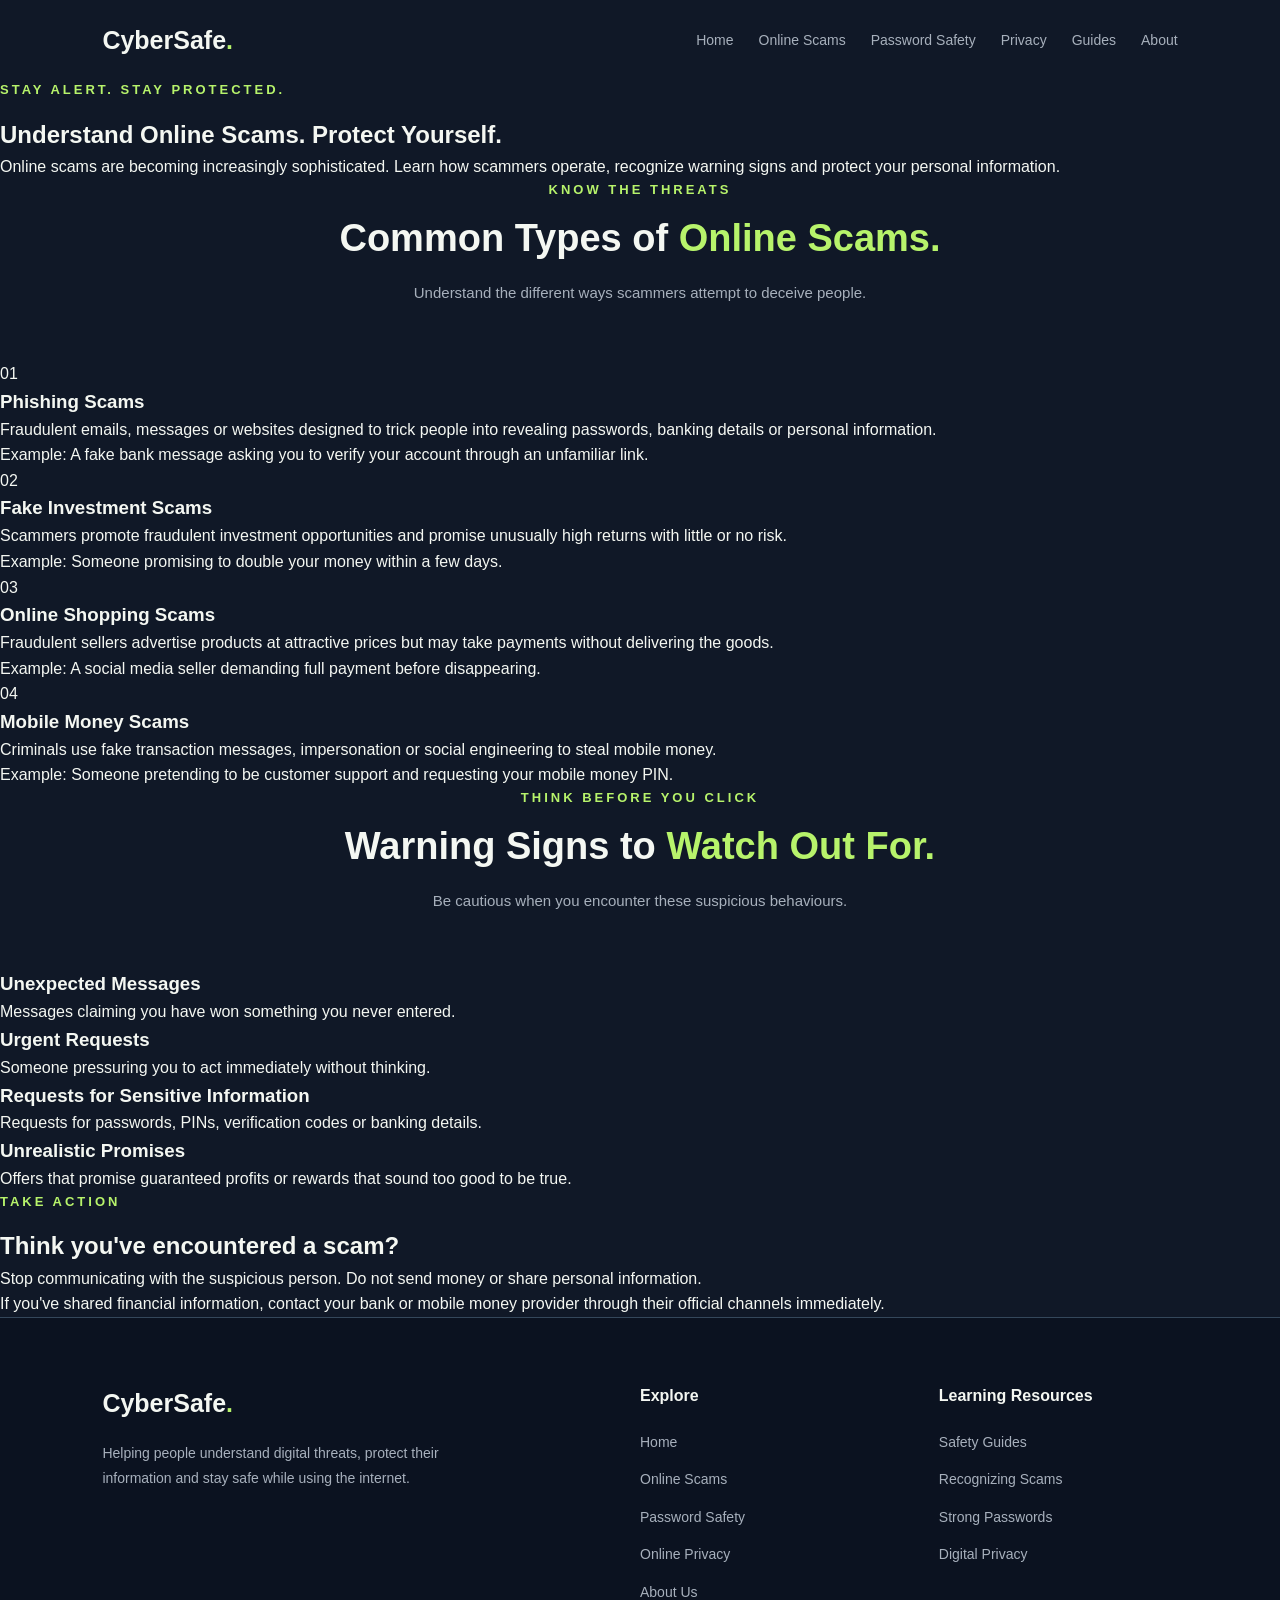
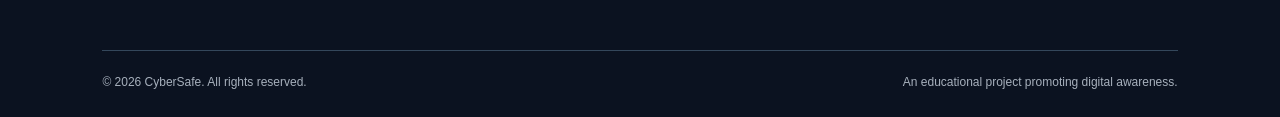
==== scams.html @ 377163df "Add the navigation and web footer, reuse from the homepage" ====
<!DOCTYPE html>
<html lang="en">

<head>

    <meta charset="UTF-8">

    <meta name="viewport" content="width=device-width, initial-scale=1.0">

    <meta name="description" content="Learn about online scams, how to recognize fraudulent activities and how to protect yourself online.">

    <title>Online Scams | CyberSafe</title>

    <!-- Connect the existing CSS file -->
    <link rel="stylesheet" href="css/style.css">

</head>

<body>

    <!-- =================================
         NAVIGATION BAR
    ================================== -->

    <header>
      <nav>
        <a href="index.html" class="logo"> CyberSafe<span>.</span> </a>
        <!-- Here the navigation bar is created with a list of links to different pages of the website.
  Each list item contains an anchor tag that links to a specific page, allowing users to easily navigate through the website. -->
        <ul>
          <li><a href="index.html">Home</a></li>
          <li><a href="scams.html">Online Scams</a></li>
          <li><a href="passwords.html">Password Safety</a></li>
          <li><a href="privacy.html">Privacy</a></li>
          <li><a href="guides.html">Guides</a></li>
          <li><a href="about.html">About</a></li>
        </ul>
      </nav>
    </header>


    <main>

        <!-- =================================
             PAGE INTRODUCTION
        ================================== -->

        <section class="scams-hero">

            <p class="section-label">
                STAY ALERT. STAY PROTECTED.
            </p>

            <h1>
                Understand Online Scams.
                <span>Protect Yourself.</span>
            </h1>

            <p>
                Online scams are becoming increasingly
                sophisticated. Learn how scammers operate,
                recognize warning signs and protect
                your personal information.
            </p>

        </section>


        <!-- =================================
             TYPES OF ONLINE SCAMS
        ================================== -->

        <section class="scam-types">

            <div class="section-heading">

                <p class="section-label">KNOW THE THREATS</p>

                <h2>
                    Common Types of
                    <span>Online Scams.</span>
                </h2>

                <p>
                    Understand the different ways
                    scammers attempt to deceive people.
                </p>

            </div>


            <div class="scam-grid">

                <!-- Scam 1 -->

                <article class="scam-card">

                    <span class="scam-number">01</span>

                    <h3>Phishing Scams</h3>

                    <p>
                        Fraudulent emails, messages or websites
                        designed to trick people into revealing
                        passwords, banking details or personal
                        information.
                    </p>

                    <p class="scam-example">
                        Example: A fake bank message asking
                        you to verify your account through
                        an unfamiliar link.
                    </p>

                </article>


                <!-- Scam 2 -->

                <article class="scam-card">

                    <span class="scam-number">02</span>

                    <h3>Fake Investment Scams</h3>

                    <p>
                        Scammers promote fraudulent investment
                        opportunities and promise unusually
                        high returns with little or no risk.
                    </p>

                    <p class="scam-example">
                        Example: Someone promising to double
                        your money within a few days.
                    </p>

                </article>


                <!-- Scam 3 -->

                <article class="scam-card">

                    <span class="scam-number">03</span>

                    <h3>Online Shopping Scams</h3>

                    <p>
                        Fraudulent sellers advertise products
                        at attractive prices but may take
                        payments without delivering the goods.
                    </p>

                    <p class="scam-example">
                        Example: A social media seller
                        demanding full payment before
                        disappearing.
                    </p>

                </article>


                <!-- Scam 4 -->

                <article class="scam-card">

                    <span class="scam-number">04</span>

                    <h3>Mobile Money Scams</h3>

                    <p>
                        Criminals use fake transaction messages,
                        impersonation or social engineering
                        to steal mobile money.
                    </p>

                    <p class="scam-example">
                        Example: Someone pretending to be
                        customer support and requesting
                        your mobile money PIN.
                    </p>

                </article>


            </div>

        </section>


        <!-- =================================
             WARNING SIGNS
        ================================== -->

        <section class="scam-warning">

            <div class="section-heading">

                <p class="section-label">THINK BEFORE YOU CLICK</p>

                <h2>
                    Warning Signs to
                    <span>Watch Out For.</span>
                </h2>

                <p>
                    Be cautious when you encounter
                    these suspicious behaviours.
                </p>

            </div>


            <div class="warning-list">

                <div class="warning-item">
                    <h3>Unexpected Messages</h3>
                    <p>
                        Messages claiming you have won
                        something you never entered.
                    </p>
                </div>

                <div class="warning-item">
                    <h3>Urgent Requests</h3>
                    <p>
                        Someone pressuring you to act
                        immediately without thinking.
                    </p>
                </div>

                <div class="warning-item">
                    <h3>Requests for Sensitive Information</h3>
                    <p>
                        Requests for passwords, PINs,
                        verification codes or banking details.
                    </p>
                </div>

                <div class="warning-item">
                    <h3>Unrealistic Promises</h3>
                    <p>
                        Offers that promise guaranteed profits
                        or rewards that sound too good to be true.
                    </p>
                </div>

            </div>

        </section>


        <!-- =================================
             WHAT TO DO
        ================================== -->

        <section class="scam-action">

            <p class="section-label">TAKE ACTION</p>

            <h2>
                Think you've encountered
                <span>a scam?</span>
            </h2>

            <p>
                Stop communicating with the suspicious
                person. Do not send money or share
                personal information.
            </p>

            <p>
                If you've shared financial information,
                contact your bank or mobile money provider
                through their official channels immediately.
            </p>

        </section>

    </main>


    <!-- =================================
         WEBSITE FOOTER
    ================================== -->


    <!--  WEBSITE FOOTER -->

    <footer class="footer">
      <div class="footer-container">
        <!-- Column 1: About CyberSafe -->
        <div class="footer-about">
          <a href="index.html" class="footer-logo"> CyberSafe<span>.</span> </a>

          <p>
            Helping people understand digital threats, protect their information
            and stay safe while using the internet.
          </p>
        </div>

        <!-- Column 2: Website navigation -->
        <div class="footer-links">
          <h3>Explore</h3>

          <ul>
            <li><a href="index.html">Home</a></li>
            <li><a href="scams.html">Online Scams</a></li>
            <li><a href="passwords.html">Password Safety</a></li>
            <li><a href="privacy.html">Online Privacy</a></li>
            <li><a href="about.html">About Us</a></li>
          </ul>
        </div>

        <!-- Column 3: Learning resources -->
        <div class="footer-links">
          <h3>Learning Resources</h3>

          <ul>
            <li><a href="guides.html">Safety Guides</a></li>
            <li><a href="scams.html">Recognizing Scams</a></li>
            <li><a href="passwords.html">Strong Passwords</a></li>
            <li><a href="privacy.html">Digital Privacy</a></li>
          </ul>
        </div>
      </div>

      <!-- Footer bottom -->
      <div class="footer-bottom">
        <p>&copy; 2026 CyberSafe. All rights reserved.</p>

        <p>An educational project promoting digital awareness.</p>
      </div>
    </footer>

</body>

</html>
---- css/style.css ----
/* =================================
   1. CSS RESET
================================= */

/* Select every element on the page */
* {
    margin: 0;
    padding: 0;
    box-sizing: border-box;
}

/* =================================
   2. ROOT VARIABLES
================================= */

:root {
    --background: #101827;
    --surface: #182638;
    --primary: #B7F36B;
    --text: #F4F7F2;
    --secondary-text: #A7B0BC;
}

/* =================================
   3. GENERAL PAGE STYLING
================================= */

body {
    background-color: var(--background);
    color: var(--text);
    font-family: Arial, sans-serif;
    line-height: 1.6;
}

/* =================================
   4. NAVIGATION BAR
================================= */

header {
    width: 100%;
    padding: 20px 8%;
}

nav {
    display: flex;
    justify-content: space-between;
    align-items: center;
}

/* Website logo */

.logo {
    color: var(--text);
    text-decoration: none;
    font-size: 25px;
    font-weight: bold;
}

.logo span {
    color: var(--primary);
}

/* Navigation links */

nav ul {
    display: flex;
    list-style: none;
    gap: 25px;
}

nav ul li a {
    color: var(--secondary-text);
    text-decoration: none;
    font-size: 14px;
    transition: color 0.3s ease;
}

/* Hover effect */

nav ul li a:hover {
    color: var(--primary);
}


/* =================================
   5. HERO SECTION
================================= */

.hero {
    min-height: 80vh;

    display: grid;

    grid-template-columns: 2fr 1fr;

    align-items: center;

    gap: 50px;

    padding: 80px 8%;

    overflow: hidden;

    position: relative;
}

/* =================================
   6. HERO TEXT CONTENT
================================= */

.hero-content {
    max-width: 600px;
}

/* Small introductory label */

.hero-label {
    color: var(--primary);

    font-size: 13px;

    font-weight: bold;

    letter-spacing: 3px;

    margin-bottom: 25px;
}

/* Main heading */

.hero-content h1 {
    font-size: clamp(42px, 5vw, 75px);

    line-height: 1.1;

    margin-bottom: 25px;
}

/* Highlighted heading text */

.hero-content h1 span {
    color: var(--primary);
}

/* Description */

.hero-description {
    color: var(--secondary-text);

    font-size: 16px;

    line-height: 1.8;

    max-width: 500px;

    margin-bottom: 30px;
}

/* =================================
   7. HERO BUTTONS
================================= */

.hero-buttons {
    display: flex;

    align-items: center;

    gap: 15px;

    flex-wrap: wrap;
}

/* Primary button */

.btn-primary {
    display: inline-block;

    background-color: var(--primary);

    color: var(--background);

    text-decoration: none;

    padding: 14px 24px;

    border-radius: 6px;

    font-weight: bold;

    transition: 0.3s ease;
}

.btn-primary:hover {
    transform: translateY(-6px);

    box-shadow: 0 8px 20px rgba(183, 243, 107, 0.2);
}

/* Secondary button */

.btn-secondary {
    display: inline-block;

    color: var(--text);

    border: 1px solid #526174;

    text-decoration: none;

    padding: 14px 24px;

    border-radius: 6px;

    transition: 0.3s ease;
}

.btn-secondary:hover {
    border-color: var(--primary);

    color: var(--primary);
}

/* Small note */

.hero-note {
    color: var(--secondary-text);

    font-size: 13px;

    margin-top: 25px;
}


/* =================================
   8. HERO VISUAL
================================= */

.hero-visual {
    display: flex;

    justify-content: center;

    align-items: center;

    min-height: 400px;

    position: relative;
}

/* Main visual card */

.shield-card {
    width: 100%;

    max-width: 380px;

    min-height: 330px;

    background: linear-gradient(
        145deg,
        #1c3044,
        #142131
    );

    border: 1px solid #34475b;

    border-radius: 25px;

    display: flex;

    flex-direction: column;

    justify-content: center;

    align-items: center;

    text-align: center;

    padding: 35px;

    box-shadow: 0 20px 60px rgba(0, 0, 0, 0.3);
}

/* Shield icon */

.shield-icon {
    width: 110px;

    height: 110px;

    background-color: rgba(183, 243, 107, 0.1);

    border: 1px solid rgba(183, 243, 107, 0.3);

    border-radius: 50%;

    display: flex;

    justify-content: center;

    align-items: center;

    font-size: 55px;

    margin-bottom: 25px;
}

/* Card heading */

.shield-card h3 {
    font-size: 23px;

    margin-bottom: 10px;
}

/* Card description */

.shield-card p {
    color: var(--secondary-text);

    margin-bottom: 25px;
}

/* Security status */

.security-status {
    background-color: rgba(183, 243, 107, 0.08);

    color: var(--primary);

    padding: 10px 15px;

    border-radius: 30px;

    font-size: 12px;
}

/* Small status indicator */

.security-status span {
    display: inline-block;

    width: 8px;

    height: 8px;

    background-color: var(--primary);

    border-radius: 50%;

    margin-right: 7px;
}

/* =================================
   9. MOBILE RESPONSIVENESS
================================= */

@media (max-width: 900px) {

    .hero {
        grid-template-columns: 1fr;

        text-align: center;

        padding-top: 60px;
    }

    .hero-content {
        margin: auto;
    }

    .hero-description {
        margin-left: auto;
        margin-right: auto;
    }

    .hero-buttons {
        justify-content: center;
    }

    .hero-visual {
        min-height: 350px;
    }

}

@media (max-width: 600px) {

    header {
        padding: 20px 5%;
    }

    nav {
        flex-direction: column;

        gap: 20px;
    }

    nav ul {
        justify-content: center;

        flex-wrap: wrap;

        gap: 15px;
    }

    .hero {
        padding: 50px 5%;
    }

    .hero-content h1 {
        font-size: 42px;
    }

    .shield-card {
        min-height: 280px;
    }

}


/* =================================
   10. COMMON THREATS SECTION
================================= */

.threats {
    padding: 100px 8%;

    background-color: #131F30;
}

/* Section heading */

.section-heading {
    text-align: center;

    max-width: 650px;

    margin: 0 auto 55px;
}

/* Small label */

.section-label {
    color: var(--primary);

    font-size: 13px;

    font-weight: bold;

    letter-spacing: 3px;

    margin-bottom: 15px;
}

/* Main heading */

.section-heading h2 {
    font-size: 38px;

    line-height: 1.2;

    margin-bottom: 18px;
}

/* Highlighted heading */

.section-heading h2 span {
    color: var(--primary);
}

/* Description */

.section-heading > p:last-child {
    color: var(--secondary-text);

    font-size: 15px;

    line-height: 1.8;
}


/* =================================
   11. THREAT CARDS GRID
================================= */

.threat-grid {

    display: grid;

    grid-template-columns: repeat(2, 1fr);

    gap: 25px;

}

/* Individual card */

.threat-card {

    background-color: #203449;

    border: 1px solid #34475B;

    border-radius: 12px;

    padding: 30px;

    position: relative;

    transition: 0.3s ease;

}

/* Card hover effect */

.threat-card:hover {

    transform: translateY(-10px);

    border-color: var(--primary);

}

/* Card number */

.threat-number {

    color: #66758A;

    font-size: 13px;

    font-weight: bold;

    margin-bottom: 20px;

}

/* Card icon */

.threat-icon {

    width: 55px;

    height: 55px;

    background-color: rgba(183, 243, 107, 0.1);

    border-radius: 10px;

    display: flex;

    justify-content: center;

    align-items: center;

    font-size: 26px;

    margin-bottom: 22px;

}

/* Card heading */

.threat-card h3 {

    font-size: 21px;

    margin-bottom: 12px;

}

/* Card description */

.threat-card p {

    color: var(--secondary-text);

    font-size: 14px;

    line-height: 1.8;

    margin-bottom: 22px;

}

/* Card link */

.threat-card a {

    color: var(--primary);

    text-decoration: none;

    font-size: 14px;

    font-weight: bold;

}

/* Card link hover */

.threat-card a:hover {

    text-decoration: underline;

}


/* =================================
   12. THREATS MOBILE RESPONSIVENESS
================================= */

@media (max-width: 600px) {

    .threats {

        padding: 70px 5%;

    }

    .section-heading h2 {

        font-size: 30px;

    }

    .threat-grid {

        grid-template-columns: 1fr;

    }

    .threat-card {

        padding: 25px;

    }

}


/* =================================
   13. SAFETY TIPS SECTION
================================= */

.safety-tips {
    padding: 100px 8%;

    background-color: var(--background);
}

/* Tips container */

.tips-container {
    max-width: 950px;

    margin: auto;

    display: flex;

    flex-direction: column;

    gap: 18px;
}

/* Individual tip */

.tip-item {
    display: flex;

    align-items: center;

    gap: 25px;

    background-color: var(--surface);

    border: 1px solid #34475B;

    border-radius: 12px;

    padding: 25px 30px;

    transition: 0.3s ease;
}

/* Hover effect */

.tip-item:hover {
    border-color: var(--primary);

    transform: translateX(5px);
}

/* Number */

.tip-number {
    color: var(--primary);

    font-size: 22px;

    font-weight: bold;
}

/* Tip content */

.tip-content {
    flex: 1;
}

.tip-content h3 {
    font-size: 18px;

    margin-bottom: 7px;
}

.tip-content p {
    color: var(--secondary-text);

    font-size: 14px;

    line-height: 1.7;
}

/* Tip category */

.tip-tag {
    color: var(--primary);

    font-size: 10px;

    letter-spacing: 1px;

    font-weight: bold;

    white-space: nowrap;
}

/* Mobile layout */

@media (max-width: 600px) {

    .safety-tips {
        padding: 70px 5%;
    }

    .tip-item {
        align-items: flex-start;

        flex-direction: column;

        gap: 12px;

        padding: 22px;
    }

    .tip-tag {
        white-space: normal;
    }

}


/* =================================
   14. EDUCATIONAL GUIDES SECTION
================================= */

.educational-guides {
    padding: 100px 8%;

    background-color: #131F30;
}

/* Guides grid */

.guides-grid {

    display: grid;

    grid-template-columns: repeat(3, 1fr);

    gap: 25px;

}

/* Individual guide card */

.guide-card {

    background-color: var(--surface);

    border: 1px solid #34475B;

    border-radius: 12px;

    padding: 28px;

    display: flex;

    flex-direction: column;

    min-height: 400px;

    transition: 0.3s ease;

}

/* Card hover */

.guide-card:hover {

    transform: translateY(-8px);

    border-color: var(--primary);

}

/* Top area */

.guide-top {

    display: flex;

    justify-content: space-between;

    align-items: center;

    margin-bottom: 35px;

}

/* Category */

.guide-category {

    color: var(--primary);

    font-size: 11px;

    font-weight: bold;

    letter-spacing: 1px;

}

/* Icon */

.guide-icon {

    font-size: 28px;

}

/* Guide title */

.guide-card h3 {

    font-size: 20px;

    line-height: 1.4;

    margin-bottom: 15px;

}

/* Description */

.guide-card p {

    color: var(--secondary-text);

    font-size: 14px;

    line-height: 1.8;

    margin-bottom: 25px;

}

/* Bottom area */

.guide-bottom {

    display: flex;

    justify-content: space-between;

    align-items: center;

    gap: 10px;

    margin-top: auto;

}

/* Reading time */

.guide-bottom span {

    color: var(--secondary-text);

    font-size: 12px;

}

/* Read guide link */

.guide-bottom a {

    color: var(--primary);

    text-decoration: none;

    font-size: 13px;

    font-weight: bold;

}

.guide-bottom a:hover {

    text-decoration: underline;

}


/* =================================
   15. GUIDES RESPONSIVENESS
================================= */

/* Tablet screens */

@media (max-width: 900px) {

    .guides-grid {

        grid-template-columns: repeat(2, 1fr);

    }

}

/* Mobile screens */

@media (max-width: 600px) {

    .educational-guides {

        padding: 70px 5%;

    }

    .guides-grid {

        grid-template-columns: 1fr;

    }

    .guide-card {

        min-height: 300px;

    }

}


/* =================================
   16. WEBSITE FOOTER
================================= */

.footer {

    background-color: #0B1220;

    padding: 65px 8% 25px;

    border-top: 1px solid #34475B;

}

/* Main footer layout */

.footer-container {

    display: grid;

    grid-template-columns: 2fr 1fr 1fr;

    gap: 60px;

    padding-bottom: 45px;

}

/* Footer logo */

.footer-logo {

    color: var(--text);

    font-size: 25px;

    font-weight: bold;

    text-decoration: none;

}

.footer-logo span {

    color: var(--primary);

}

/* About description */

.footer-about p {

    color: var(--secondary-text);

    font-size: 14px;

    line-height: 1.8;

    max-width: 350px;

    margin-top: 18px;

}

/* Footer headings */

.footer-links h3 {

    color: var(--text);

    font-size: 16px;

    margin-bottom: 20px;

}

/* Footer lists */

.footer-links ul {

    list-style: none;

    display: flex;

    flex-direction: column;

    gap: 12px;

}

/* Footer links */

.footer-links ul li a {

    color: var(--secondary-text);

    text-decoration: none;

    font-size: 14px;

    transition: 0.3s ease;

}

/* Footer hover */

.footer-links ul li a:hover {

    color: var(--primary);

}

/* Footer bottom */

.footer-bottom {

    border-top: 1px solid #34475B;

    padding-top: 22px;

    display: flex;

    justify-content: space-between;

    align-items: center;

    gap: 15px;

    flex-wrap: wrap;

}

.footer-bottom p {

    color: var(--secondary-text);

    font-size: 12px;

}


/* =================================
   17. FOOTER RESPONSIVENESS
================================= */

@media (max-width: 768px) {

    .footer-container {

        grid-template-columns: 1fr 1fr;

        gap: 35px;

    }

    .footer-about {

        grid-column: 1 / -1;

    }

}

@media (max-width: 500px) {

    .footer {

        padding: 50px 5% 20px;

    }

    .footer-container {

        grid-template-columns: 1fr;

        gap: 30px;

    }

    .footer-about {

        grid-column: auto;

    }

    .footer-bottom {

        align-items: flex-start;

        flex-direction: column;

    }

}
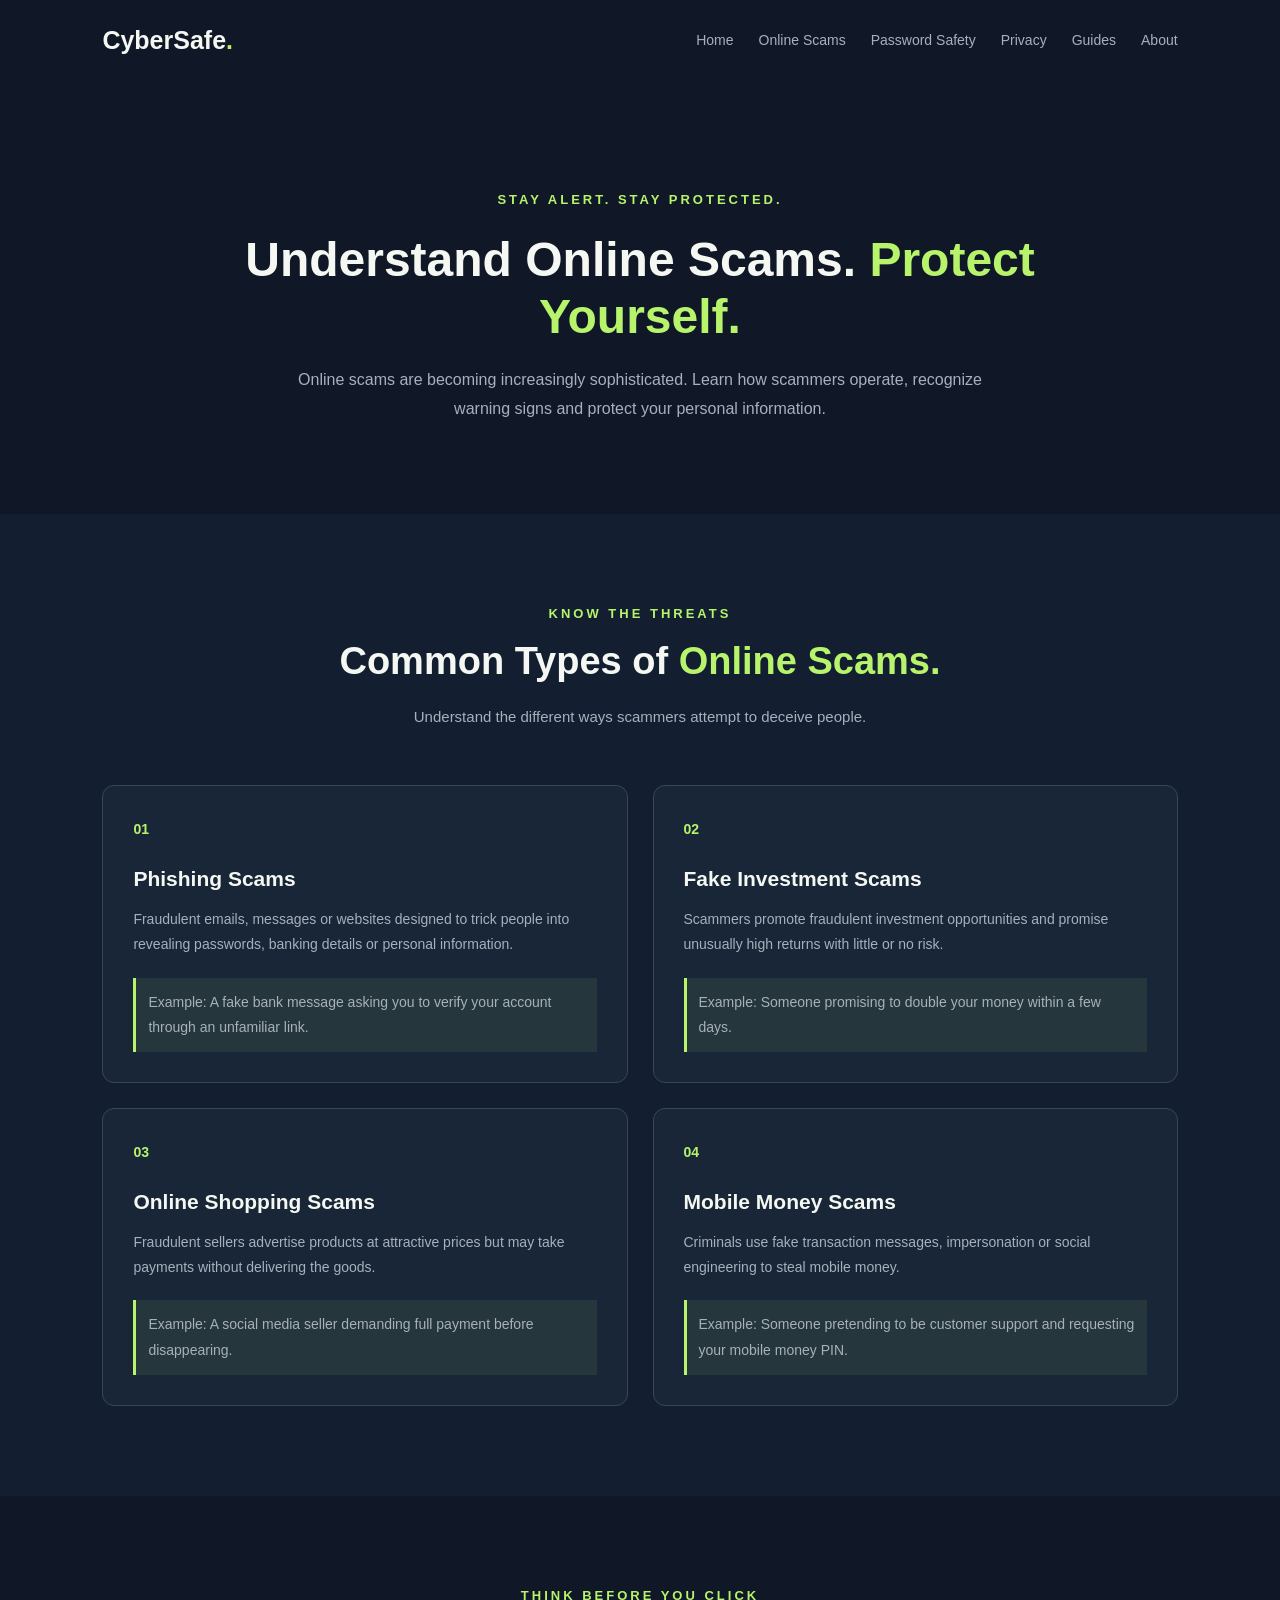
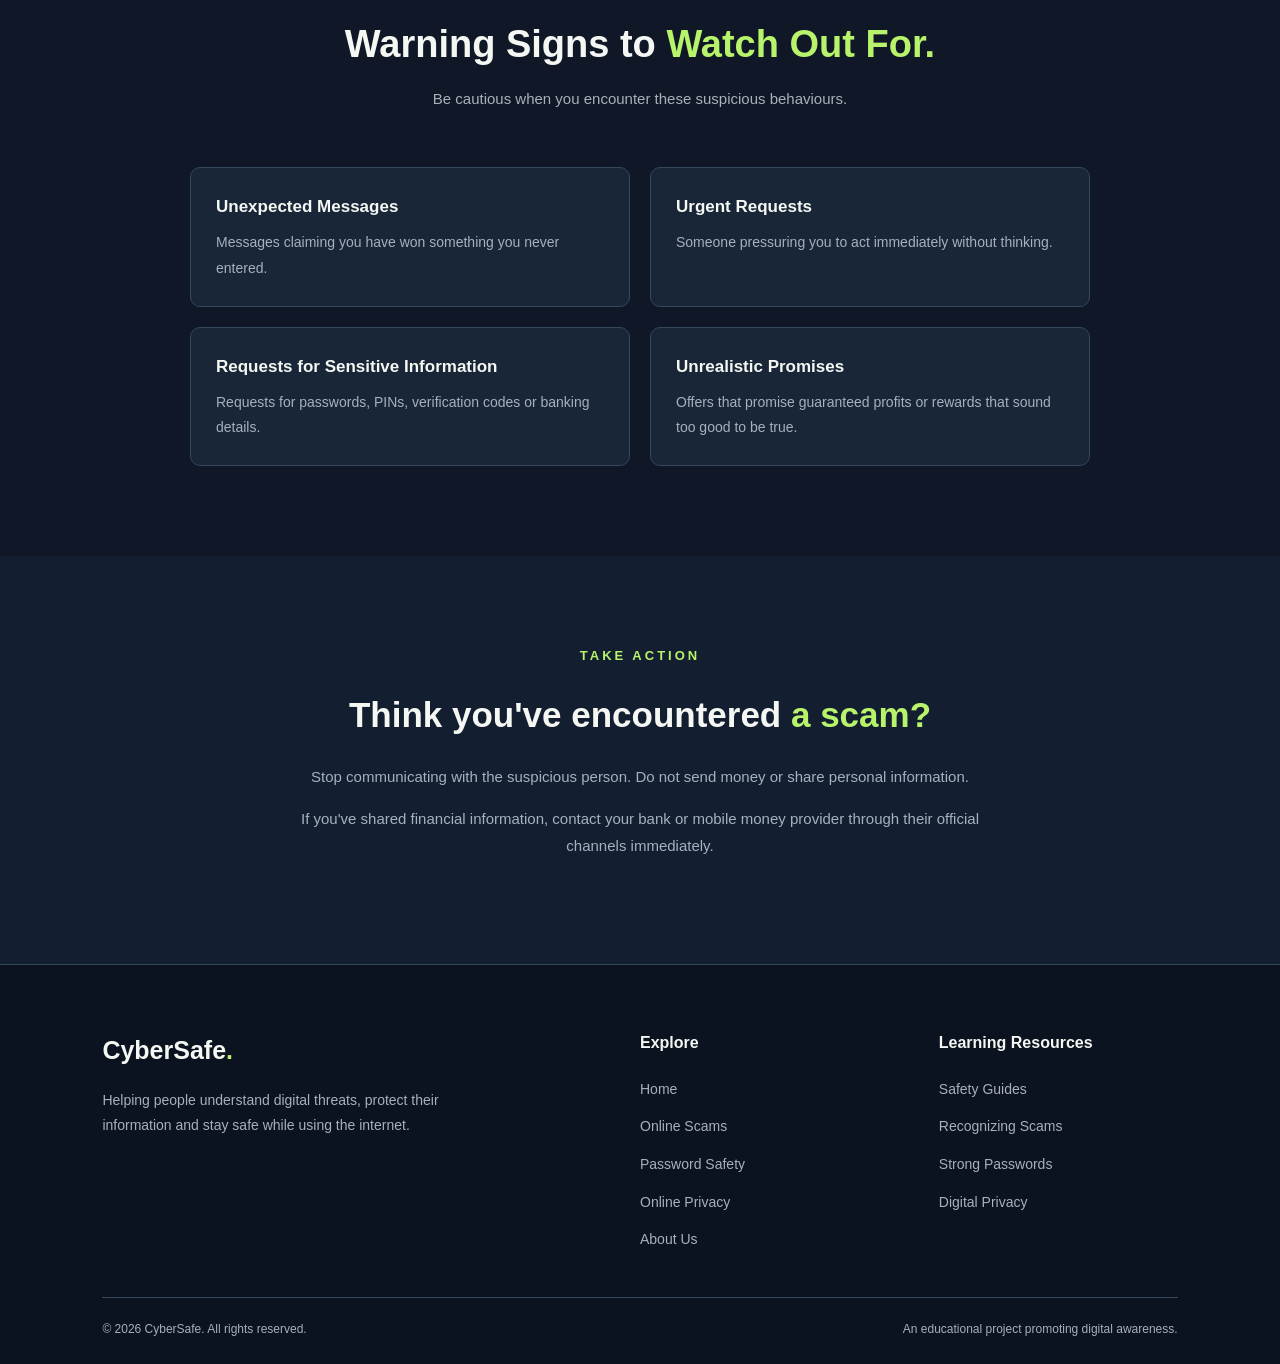
==== commit 26dd3e49: "Add formating" ====
--- a/scams.html
+++ b/scams.html
@@ -1,27 +1,23 @@
-
-<!DOCTYPE html>
+<!doctype html>
 <html lang="en">
-
-<head>
-
-    <meta charset="UTF-8">
-
-    <meta name="viewport" content="width=device-width, initial-scale=1.0">
-
-    <meta name="description" content="Learn about online scams, how to recognize fraudulent activities and how to protect yourself online.">
+  <head>
+    <meta charset="UTF-8" />
+
+    <meta name="viewport" content="width=device-width, initial-scale=1.0" />
+
+    <meta
+      name="description"
+      content="Learn about online scams, how to recognize fraudulent activities and how to protect yourself online."
+    />
 
     <title>Online Scams | CyberSafe</title>
 
     <!-- Connect the existing CSS file -->
-    <link rel="stylesheet" href="css/style.css">
-
-</head>
-
-<body>
-
-    <!-- =================================
-         NAVIGATION BAR
-    ================================== -->
+    <link rel="stylesheet" href="css/style.css" />
+  </head>
+
+  <body>
+    <!-- NAVIGATION BAR -->
 
     <header>
       <nav>
@@ -39,253 +35,180 @@
       </nav>
     </header>
 
-
     <main>
-
-        <!-- =================================
-             PAGE INTRODUCTION
-        ================================== -->
-
-        <section class="scams-hero">
-
-            <p class="section-label">
-                STAY ALERT. STAY PROTECTED.
-            </p>
-
-            <h1>
-                Understand Online Scams.
-                <span>Protect Yourself.</span>
-            </h1>
-
-            <p>
-                Online scams are becoming increasingly
-                sophisticated. Learn how scammers operate,
-                recognize warning signs and protect
-                your personal information.
-            </p>
-
-        </section>
-
-
-        <!-- =================================
-             TYPES OF ONLINE SCAMS
-        ================================== -->
-
-        <section class="scam-types">
-
-            <div class="section-heading">
-
-                <p class="section-label">KNOW THE THREATS</p>
-
-                <h2>
-                    Common Types of
-                    <span>Online Scams.</span>
-                </h2>
-
-                <p>
-                    Understand the different ways
-                    scammers attempt to deceive people.
-                </p>
-
-            </div>
-
-
-            <div class="scam-grid">
-
-                <!-- Scam 1 -->
-
-                <article class="scam-card">
-
-                    <span class="scam-number">01</span>
-
-                    <h3>Phishing Scams</h3>
-
-                    <p>
-                        Fraudulent emails, messages or websites
-                        designed to trick people into revealing
-                        passwords, banking details or personal
-                        information.
-                    </p>
-
-                    <p class="scam-example">
-                        Example: A fake bank message asking
-                        you to verify your account through
-                        an unfamiliar link.
-                    </p>
-
-                </article>
-
-
-                <!-- Scam 2 -->
-
-                <article class="scam-card">
-
-                    <span class="scam-number">02</span>
-
-                    <h3>Fake Investment Scams</h3>
-
-                    <p>
-                        Scammers promote fraudulent investment
-                        opportunities and promise unusually
-                        high returns with little or no risk.
-                    </p>
-
-                    <p class="scam-example">
-                        Example: Someone promising to double
-                        your money within a few days.
-                    </p>
-
-                </article>
-
-
-                <!-- Scam 3 -->
-
-                <article class="scam-card">
-
-                    <span class="scam-number">03</span>
-
-                    <h3>Online Shopping Scams</h3>
-
-                    <p>
-                        Fraudulent sellers advertise products
-                        at attractive prices but may take
-                        payments without delivering the goods.
-                    </p>
-
-                    <p class="scam-example">
-                        Example: A social media seller
-                        demanding full payment before
-                        disappearing.
-                    </p>
-
-                </article>
-
-
-                <!-- Scam 4 -->
-
-                <article class="scam-card">
-
-                    <span class="scam-number">04</span>
-
-                    <h3>Mobile Money Scams</h3>
-
-                    <p>
-                        Criminals use fake transaction messages,
-                        impersonation or social engineering
-                        to steal mobile money.
-                    </p>
-
-                    <p class="scam-example">
-                        Example: Someone pretending to be
-                        customer support and requesting
-                        your mobile money PIN.
-                    </p>
-
-                </article>
-
-
-            </div>
-
-        </section>
-
-
-        <!-- =================================
-             WARNING SIGNS
-        ================================== -->
-
-        <section class="scam-warning">
-
-            <div class="section-heading">
-
-                <p class="section-label">THINK BEFORE YOU CLICK</p>
-
-                <h2>
-                    Warning Signs to
-                    <span>Watch Out For.</span>
-                </h2>
-
-                <p>
-                    Be cautious when you encounter
-                    these suspicious behaviours.
-                </p>
-
-            </div>
-
-
-            <div class="warning-list">
-
-                <div class="warning-item">
-                    <h3>Unexpected Messages</h3>
-                    <p>
-                        Messages claiming you have won
-                        something you never entered.
-                    </p>
-                </div>
-
-                <div class="warning-item">
-                    <h3>Urgent Requests</h3>
-                    <p>
-                        Someone pressuring you to act
-                        immediately without thinking.
-                    </p>
-                </div>
-
-                <div class="warning-item">
-                    <h3>Requests for Sensitive Information</h3>
-                    <p>
-                        Requests for passwords, PINs,
-                        verification codes or banking details.
-                    </p>
-                </div>
-
-                <div class="warning-item">
-                    <h3>Unrealistic Promises</h3>
-                    <p>
-                        Offers that promise guaranteed profits
-                        or rewards that sound too good to be true.
-                    </p>
-                </div>
-
-            </div>
-
-        </section>
-
-
-        <!-- =================================
-             WHAT TO DO
-        ================================== -->
-
-        <section class="scam-action">
-
-            <p class="section-label">TAKE ACTION</p>
-
-            <h2>
-                Think you've encountered
-                <span>a scam?</span>
-            </h2>
-
-            <p>
-                Stop communicating with the suspicious
-                person. Do not send money or share
-                personal information.
-            </p>
-
-            <p>
-                If you've shared financial information,
-                contact your bank or mobile money provider
-                through their official channels immediately.
-            </p>
-
-        </section>
-
+      <!-- PAGE INTRODUCTION -->
+
+      <section class="scams-hero">
+        <p class="section-label">STAY ALERT. STAY PROTECTED.</p>
+
+        <h1>
+          Understand Online Scams.
+          <span>Protect Yourself.</span>
+        </h1>
+
+        <p>
+          Online scams are becoming increasingly sophisticated. Learn how
+          scammers operate, recognize warning signs and protect your personal
+          information.
+        </p>
+      </section>
+
+      <!-- TYPES OF ONLINE SCAMS -->
+
+      <section class="scam-types">
+        <div class="section-heading">
+          <p class="section-label">KNOW THE THREATS</p>
+
+          <h2>
+            Common Types of
+            <span>Online Scams.</span>
+          </h2>
+
+          <p>
+            Understand the different ways scammers attempt to deceive people.
+          </p>
+        </div>
+
+        <div class="scam-grid">
+          <!-- Scam 1 -->
+
+          <article class="scam-card">
+            <span class="scam-number">01</span>
+
+            <h3>Phishing Scams</h3>
+
+            <p>
+              Fraudulent emails, messages or websites designed to trick people
+              into revealing passwords, banking details or personal information.
+            </p>
+
+            <p class="scam-example">
+              Example: A fake bank message asking you to verify your account
+              through an unfamiliar link.
+            </p>
+          </article>
+
+          <!-- Scam 2 -->
+
+          <article class="scam-card">
+            <span class="scam-number">02</span>
+
+            <h3>Fake Investment Scams</h3>
+
+            <p>
+              Scammers promote fraudulent investment opportunities and promise
+              unusually high returns with little or no risk.
+            </p>
+
+            <p class="scam-example">
+              Example: Someone promising to double your money within a few days.
+            </p>
+          </article>
+
+          <!-- Scam 3 -->
+
+          <article class="scam-card">
+            <span class="scam-number">03</span>
+
+            <h3>Online Shopping Scams</h3>
+
+            <p>
+              Fraudulent sellers advertise products at attractive prices but may
+              take payments without delivering the goods.
+            </p>
+
+            <p class="scam-example">
+              Example: A social media seller demanding full payment before
+              disappearing.
+            </p>
+          </article>
+
+          <!-- Scam 4 -->
+
+          <article class="scam-card">
+            <span class="scam-number">04</span>
+
+            <h3>Mobile Money Scams</h3>
+
+            <p>
+              Criminals use fake transaction messages, impersonation or social
+              engineering to steal mobile money.
+            </p>
+
+            <p class="scam-example">
+              Example: Someone pretending to be customer support and requesting
+              your mobile money PIN.
+            </p>
+          </article>
+        </div>
+      </section>
+
+      <!-- WARNING SIGNS -->
+
+      <section class="scam-warning">
+        <div class="section-heading">
+          <p class="section-label">THINK BEFORE YOU CLICK</p>
+
+          <h2>
+            Warning Signs to
+            <span>Watch Out For.</span>
+          </h2>
+
+          <p>Be cautious when you encounter these suspicious behaviours.</p>
+        </div>
+
+        <div class="warning-list">
+          <div class="warning-item">
+            <h3>Unexpected Messages</h3>
+            <p>Messages claiming you have won something you never entered.</p>
+          </div>
+
+          <div class="warning-item">
+            <h3>Urgent Requests</h3>
+            <p>Someone pressuring you to act immediately without thinking.</p>
+          </div>
+
+          <div class="warning-item">
+            <h3>Requests for Sensitive Information</h3>
+            <p>
+              Requests for passwords, PINs, verification codes or banking
+              details.
+            </p>
+          </div>
+
+          <div class="warning-item">
+            <h3>Unrealistic Promises</h3>
+            <p>
+              Offers that promise guaranteed profits or rewards that sound too
+              good to be true.
+            </p>
+          </div>
+        </div>
+      </section>
+
+      <!-- WHAT TO DO -->
+
+      <section class="scam-action">
+        <p class="section-label">TAKE ACTION</p>
+
+        <h2>
+          Think you've encountered
+          <span>a scam?</span>
+        </h2>
+
+        <p>
+          Stop communicating with the suspicious person. Do not send money or
+          share personal information.
+        </p>
+
+        <p>
+          If you've shared financial information, contact your bank or mobile
+          money provider through their official channels immediately.
+        </p>
+      </section>
     </main>
 
-
-    <!-- =================================
-         WEBSITE FOOTER
-    ================================== -->
-
-
+    
     <!--  WEBSITE FOOTER -->
 
     <footer class="footer">
@@ -333,7 +256,5 @@
         <p>An educational project promoting digital awareness.</p>
       </div>
     </footer>
-
-</body>
-
+  </body>
 </html>
--- a/css/style.css
+++ b/css/style.css
@@ -1159,3 +1159,298 @@
     }
 
 }
+
+
+
+/* =================================
+   18. ONLINE SCAMS PAGE
+================================= */
+
+/* Page introduction */
+
+.scams-hero {
+
+    padding: 110px 8% 90px;
+
+    text-align: center;
+
+    background-color: var(--background);
+
+}
+
+.scams-hero h1 {
+
+    font-size: 48px;
+
+    line-height: 1.2;
+
+    max-width: 850px;
+
+    margin: 20px auto;
+
+}
+
+.scams-hero h1 span {
+
+    color: var(--primary);
+
+}
+
+.scams-hero > p:last-child {
+
+    color: var(--secondary-text);
+
+    font-size: 16px;
+
+    line-height: 1.8;
+
+    max-width: 700px;
+
+    margin: auto;
+
+}
+
+
+/* =================================
+   19. SCAM TYPES
+================================= */
+
+.scam-types {
+
+    padding: 90px 8%;
+
+    background-color: #131F30;
+
+}
+
+.scam-grid {
+
+    display: grid;
+
+    grid-template-columns: repeat(2, 1fr);
+
+    gap: 25px;
+
+}
+
+.scam-card {
+
+    background-color: var(--surface);
+
+    border: 1px solid #34475B;
+
+    border-radius: 12px;
+
+    padding: 30px;
+
+    transition: 0.3s ease;
+
+}
+
+.scam-card:hover {
+
+    transform: translateY(-5px);
+
+    border-color: var(--primary);
+
+}
+
+.scam-number {
+
+    color: var(--primary);
+
+    font-size: 14px;
+
+    font-weight: bold;
+
+}
+
+.scam-card h3 {
+
+    font-size: 21px;
+
+    margin: 20px 0 12px;
+
+}
+
+.scam-card p {
+
+    color: var(--secondary-text);
+
+    font-size: 14px;
+
+    line-height: 1.8;
+
+}
+
+.scam-card .scam-example {
+
+    background-color: rgba(183, 243, 107, 0.08);
+
+    border-left: 3px solid var(--primary);
+
+    padding: 12px;
+
+    margin-top: 20px;
+
+}
+
+
+/* =================================
+   20. WARNING SIGNS
+================================= */
+
+.scam-warning {
+
+    padding: 90px 8%;
+
+    background-color: var(--background);
+
+}
+
+.warning-list {
+
+    max-width: 900px;
+
+    margin: auto;
+
+    display: grid;
+
+    grid-template-columns: repeat(2, 1fr);
+
+    gap: 20px;
+
+}
+
+.warning-item {
+
+    background-color: var(--surface);
+
+    border: 1px solid #34475B;
+
+    border-radius: 10px;
+
+    padding: 25px;
+
+}
+
+.warning-item h3 {
+
+    font-size: 17px;
+
+    margin-bottom: 10px;
+
+}
+
+.warning-item p {
+
+    color: var(--secondary-text);
+
+    font-size: 14px;
+
+    line-height: 1.8;
+
+}
+
+
+/* =================================
+   21. SCAM ACTION SECTION
+================================= */
+
+.scam-action {
+
+    padding: 90px 8%;
+
+    text-align: center;
+
+    background-color: #131F30;
+
+}
+
+.scam-action h2 {
+
+    font-size: 35px;
+
+    max-width: 700px;
+
+    margin: 20px auto;
+
+}
+
+.scam-action h2 span {
+
+    color: var(--primary);
+
+}
+
+.scam-action > p:not(.section-label) {
+
+    color: var(--secondary-text);
+
+    max-width: 700px;
+
+    margin: 15px auto;
+
+    font-size: 15px;
+
+    line-height: 1.8;
+
+}
+
+
+/* =================================
+   22. ONLINE SCAMS RESPONSIVENESS
+================================= */
+
+@media (max-width: 768px) {
+
+    .scams-hero {
+
+        padding: 80px 5%;
+
+    }
+
+    .scams-hero h1 {
+
+        font-size: 36px;
+
+    }
+
+    .scam-types,
+    .scam-warning,
+    .scam-action {
+
+        padding: 70px 5%;
+
+    }
+
+    .scam-grid,
+    .warning-list {
+
+        grid-template-columns: 1fr;
+
+    }
+
+}
+
+@media (max-width: 480px) {
+
+    .scams-hero h1 {
+
+        font-size: 30px;
+
+    }
+
+    .scam-card {
+
+        padding: 22px;
+
+    }
+
+    .scam-action h2 {
+
+        font-size: 28px;
+
+    }
+
+}
